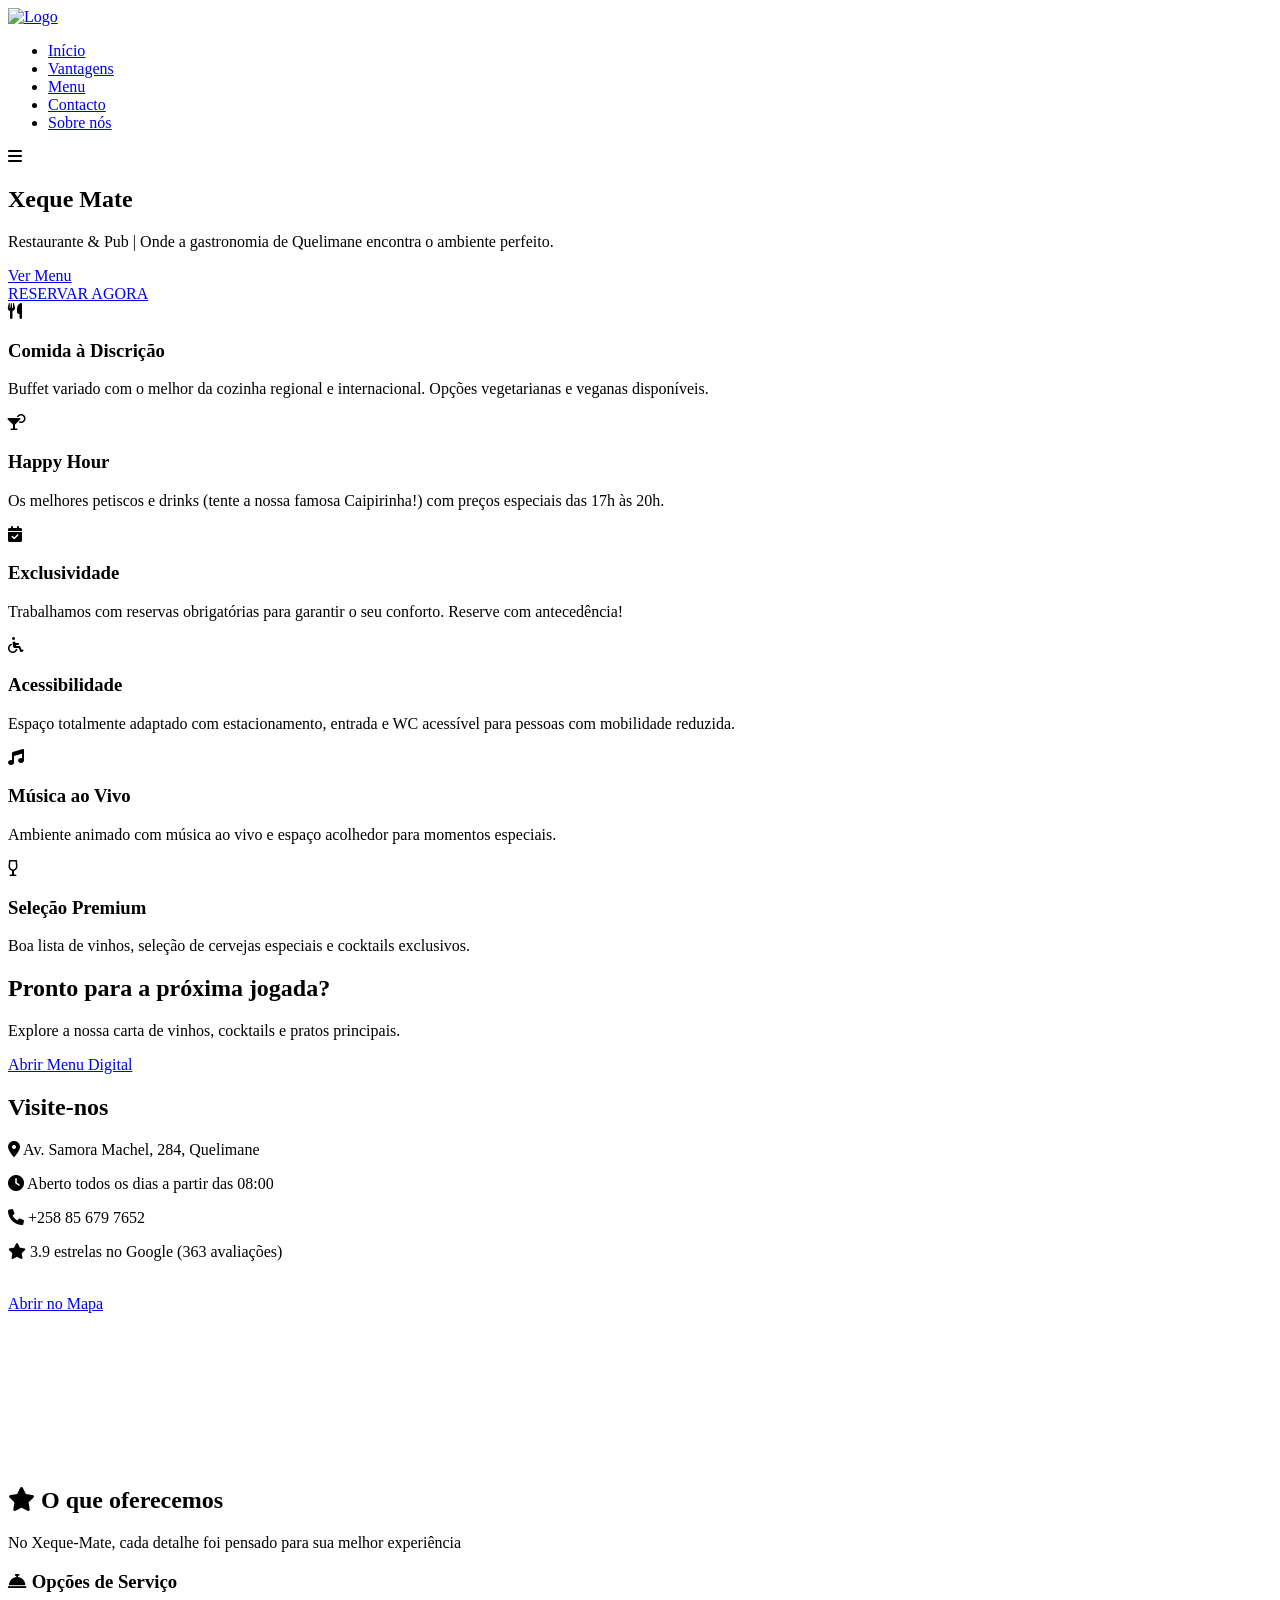
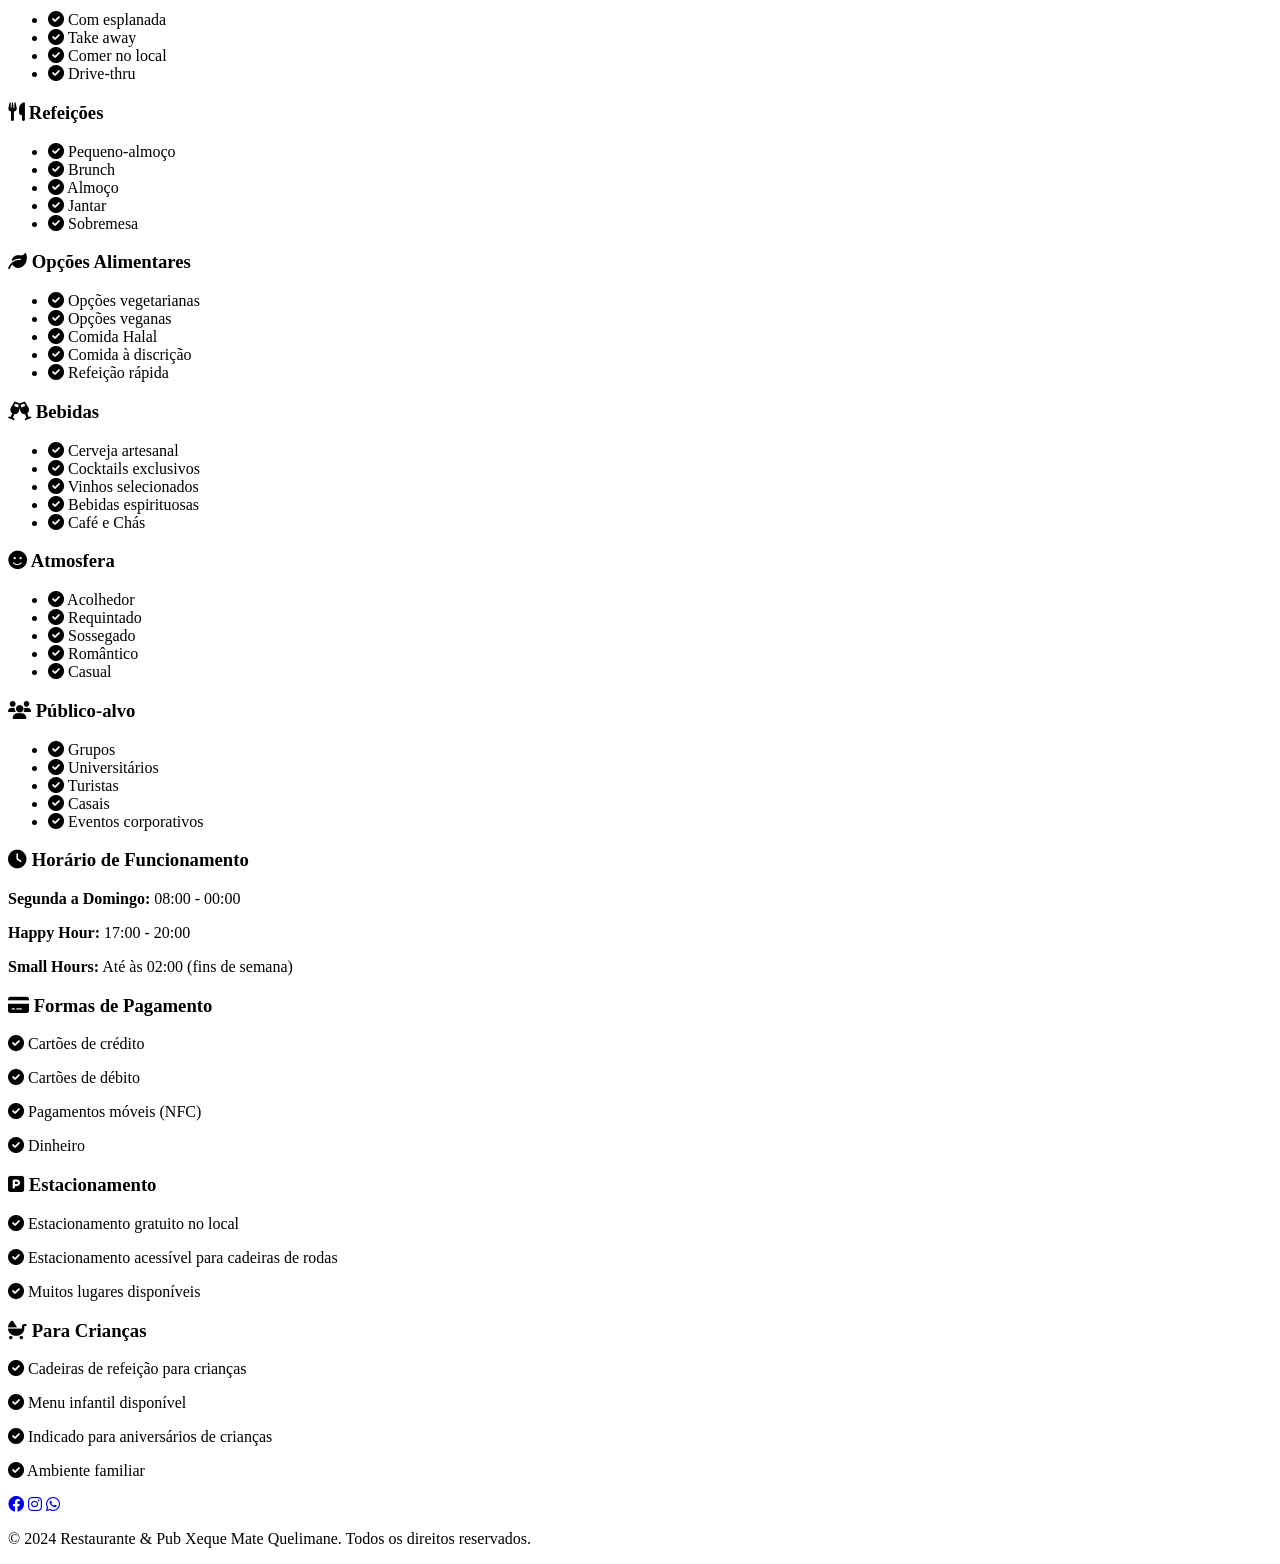
==== index.html @ 788d285f "Add files via upload" ====
<!DOCTYPE html>

<html>
<head>
  <meta http-equiv="CONTENT-TYPE" content="text/html; charset=UTF-8">
  <link rel="stylesheet" href="styles/style.css"/>
  <title>Xeque Mate restaurante & PUB</title>
  <!-- Google Fonts -->
  <link href="https://fonts.googleapis.com/css2?family=Montserrat:wght@300;400;700&family=Playfair+Display:wght@700&display=swap" rel="stylesheet">
  <!-- Font Awesome para Ícones -->
  <link rel="stylesheet" href="https://cdnjs.cloudflare.com/ajax/libs/font-awesome/6.0.0/css/all.min.css">
  <!-- javascript -->
  <script src="scripts/code.js"></script>
</head>
<body>
  <header id="navbar">
   <a href="#" class="logo"><img src="./imagens/logobg.png" alt="Logo"></a>
   <nav class="nav-menu">
    <ul class="nav-list">
      <li><a href="#inicio">Início</a></li>
      <li><a href="#vantagens">Vantagens</a></li>
      <li><a href="#menu">Menu</a></li>
      <li><a href="contacto.html">Contacto</a></li>
      <li><a href="sobre.html">Sobre nós</a></li>
    </ul>
   </nav>
   <div class="menu-toggle">
     <i class="fas fa-bars"></i>
    </div>    
  </header>
  
  <section class="hero" id="inicio">
    <h1>Xeque Mate</h1>
    <p>Restaurante & Pub | Onde a gastronomia de Quelimane encontra o ambiente perfeito.</p>
    <div style="display: flex; gap: 15px;">
      <a href="https://drive.google.com/file/d/1KDwVRcSg5lvC7bU0t-S3gzMQYGQVRhgd/view?fbclid=PAb21jcARgV7JleHRuA2FlbQIxMQBzcnRjBmFwcF9pZA81NjcwNjczNDMzNTI0MjcAAaemiKPYSbe_UyYQEQ0g2AJGynQBVvcgFwhM25_yf0o8pT5ZFRwRp91-s-QgoA_aem_c23Kxct8KmJcPJGyNa0XYA&utm_source=ig&utm_medium=social&utm_content=link_in_bio" class="btn-menu" target="_blank">Ver Menu</a>
    </div>
    <a href="tel:856797652" class="btn-reserve">RESERVAR AGORA</a>
  </section>
  
  <section class="features" id="vantagens">
  <div class="feature-card">
    <i class="fas fa-utensils"></i>
    <h3>Comida à Discrição</h3>
    <p>Buffet variado com o melhor da cozinha regional e internacional. Opções vegetarianas e veganas disponíveis.</p>
  </div>
  <div class="feature-card">
    <i class="fas fa-cocktail"></i>
    <h3>Happy Hour</h3>
    <p>Os melhores petiscos e drinks (tente a nossa famosa Caipirinha!) com preços especiais das 17h às 20h.</p>
  </div>
  <div class="feature-card">
    <i class="fas fa-calendar-check"></i>
    <h3>Exclusividade</h3>
    <p>Trabalhamos com reservas obrigatórias para garantir o seu conforto. Reserve com antecedência!</p>
  </div>
  <div class="feature-card">
    <i class="fas fa-wheelchair"></i>
    <h3>Acessibilidade</h3>
    <p>Espaço totalmente adaptado com estacionamento, entrada e WC acessível para pessoas com mobilidade reduzida.</p>
  </div>
  <div class="feature-card">
    <i class="fas fa-music"></i>
    <h3>Música ao Vivo</h3>
    <p>Ambiente animado com música ao vivo e espaço acolhedor para momentos especiais.</p>
  </div>
  <div class="feature-card">
    <i class="fas fa-wine-glass-alt"></i>
    <h3>Seleção Premium</h3>
    <p>Boa lista de vinhos, seleção de cervejas especiais e cocktails exclusivos.</p>
  </div>
  </section>
  
  <section class="menu-preview" id="menu">
    <div class="cta-box">
      <h2>Pronto para a próxima jogada?</h2>
      <p>Explore a nossa carta de vinhos, cocktails e pratos principais.</p>
      <a href="menu.html" target="_blank" class="btn-menu">Abrir Menu Digital</a>
    </div>
  </section>
  
  <section class="contact-info" id="contacto">
    <div class="info-text">
      <h2>Visite-nos</h2>
      <p><i class="fas fa-map-marker-alt" style="color:var(--primary-color)"></i> Av. Samora Machel, 284, Quelimane</p>
      <p><i class="fas fa-clock" style="color:var(--primary-color)"></i> Aberto todos os dias a partir das 08:00</p>
      <p><i class="fas fa-phone" style="color:var(--primary-color)"></i> +258 85 679 7652</p>
      <p><i class="fas fa-star" style="color:var(--primary-color)"></i> 3.9 estrelas no Google (363 avaliações)</p>
      <br>
      <a href="https://www.google.com/maps/search/?api=1&query=Restaurante+Xeque+Mate+Quelimane" target="_blank" class="btn-menu" style="display:inline-block">Abrir no Mapa</a>
    </div>
    <div class="map-container">
      <!-- Placeholder para o Mapa -->
    <iframe src="https://www.google.com/maps/embed?pb=!1m18!1m12!1m3!1d3840.457388701234!2d36.885!3d-17.876!2m3!1f0!2f0!3f0!3m2!1i1024!2i768!4f13.1!3m3!1m2!1s0x0%3A0x0!2zMTfCsDUyJzMzLjYiUyAzNsKwNTMnMDYuMCJF!5e0!3m2!1spt!2smz!4v1620000000000!5m2!1spt!2smz" width="100%" height="100%" style="border:0;" allowfullscreen="" loading="lazy"></iframe>
    </div>
  </section>
  
  <!-- Seção de Características e Serviços -->
<section class="caracteristicas">
  <div class="caracteristicas-container">
    <div class="caracteristicas-header">
      <h2><i class="fas fa-star"></i> O que oferecemos</h2>
      <p>No Xeque-Mate, cada detalhe foi pensado para sua melhor experiência</p>
    </div>
    
    <div class="caracteristicas-grid">
      <div class="caracteristica-categoria">
        <h3><i class="fas fa-concierge-bell"></i> Opções de Serviço</h3>
        <ul>
          <li><i class="fas fa-check-circle"></i> Com esplanada</li>
          <li><i class="fas fa-check-circle"></i> Take away</li>
          <li><i class="fas fa-check-circle"></i> Comer no local</li>
          <li><i class="fas fa-check-circle"></i> Drive-thru</li>
        </ul>
      </div>
      
      <div class="caracteristica-categoria">
        <h3><i class="fas fa-utensils"></i> Refeições</h3>
        <ul>
          <li><i class="fas fa-check-circle"></i> Pequeno-almoço</li>
          <li><i class="fas fa-check-circle"></i> Brunch</li>
          <li><i class="fas fa-check-circle"></i> Almoço</li>
          <li><i class="fas fa-check-circle"></i> Jantar</li>
          <li><i class="fas fa-check-circle"></i> Sobremesa</li>
        </ul>
      </div>
      
      <div class="caracteristica-categoria">
        <h3><i class="fas fa-leaf"></i> Opções Alimentares</h3>
        <ul>
          <li><i class="fas fa-check-circle"></i> Opções vegetarianas</li>
          <li><i class="fas fa-check-circle"></i> Opções veganas</li>
          <li><i class="fas fa-check-circle"></i> Comida Halal</li>
          <li><i class="fas fa-check-circle"></i> Comida à discrição</li>
          <li><i class="fas fa-check-circle"></i> Refeição rápida</li>
        </ul>
      </div>
      
      <div class="caracteristica-categoria">
        <h3><i class="fas fa-glass-cheers"></i> Bebidas</h3>
        <ul>
          <li><i class="fas fa-check-circle"></i> Cerveja artesanal</li>
          <li><i class="fas fa-check-circle"></i> Cocktails exclusivos</li>
          <li><i class="fas fa-check-circle"></i> Vinhos selecionados</li>
          <li><i class="fas fa-check-circle"></i> Bebidas espirituosas</li>
          <li><i class="fas fa-check-circle"></i> Café e Chás</li>
        </ul>
      </div>
      
      <div class="caracteristica-categoria">
        <h3><i class="fas fa-smile"></i> Atmosfera</h3>
        <ul>
          <li><i class="fas fa-check-circle"></i> Acolhedor</li>
          <li><i class="fas fa-check-circle"></i> Requintado</li>
          <li><i class="fas fa-check-circle"></i> Sossegado</li>
          <li><i class="fas fa-check-circle"></i> Romântico</li>
          <li><i class="fas fa-check-circle"></i> Casual</li>
        </ul>
      </div>
      
      <div class="caracteristica-categoria">
        <h3><i class="fas fa-users"></i> Público-alvo</h3>
        <ul>
          <li><i class="fas fa-check-circle"></i> Grupos</li>
          <li><i class="fas fa-check-circle"></i> Universitários</li>
          <li><i class="fas fa-check-circle"></i> Turistas</li>
          <li><i class="fas fa-check-circle"></i> Casais</li>
          <li><i class="fas fa-check-circle"></i> Eventos corporativos</li>
        </ul>
      </div>
    </div>
  </div>
</section>

<!-- Seção de Horários e Pagamentos -->
<section class="info-adicional">
  <div class="info-adicional-container">
    <div class="info-box">
      <h3><i class="fas fa-clock"></i> Horário de Funcionamento</h3>
      <p><strong>Segunda a Domingo:</strong> 08:00 - 00:00</p>
      <p><strong>Happy Hour:</strong> 17:00 - 20:00</p>
      <p><strong>Small Hours:</strong> Até às 02:00 (fins de semana)</p>
    </div>
    
    <div class="info-box">
      <h3><i class="fas fa-credit-card"></i> Formas de Pagamento</h3>
      <p><i class="fas fa-check-circle"></i> Cartões de crédito</p>
      <p><i class="fas fa-check-circle"></i> Cartões de débito</p>
      <p><i class="fas fa-check-circle"></i> Pagamentos móveis (NFC)</p>
      <p><i class="fas fa-check-circle"></i> Dinheiro</p>
    </div>
    
    <div class="info-box">
      <h3><i class="fas fa-parking"></i> Estacionamento</h3>
      <p><i class="fas fa-check-circle"></i> Estacionamento gratuito no local</p>
      <p><i class="fas fa-check-circle"></i> Estacionamento acessível para cadeiras de rodas</p>
      <p><i class="fas fa-check-circle"></i> Muitos lugares disponíveis</p>
    </div>
    
    <div class="info-box">
      <h3><i class="fas fa-baby-carriage"></i> Para Crianças</h3>
      <p><i class="fas fa-check-circle"></i> Cadeiras de refeição para crianças</p>
      <p><i class="fas fa-check-circle"></i> Menu infantil disponível</p>
      <p><i class="fas fa-check-circle"></i> Indicado para aniversários de crianças</p>
      <p><i class="fas fa-check-circle"></i> Ambiente familiar</p>
    </div>
  </div>
</section>
  
  <footer>
    <div class="social-icons">
      <a href="https://www.facebook.com/profile.php?id=61550971076592"><i class="fab fa-facebook"></i></a>
      <a href="https://www.instagram.com/rest.xeque_mate_oficial?igsh=MTcyOTY1enJvaWQ0Yg=="><i class="fab fa-instagram"></i></a>
      <a href="https://wa.me/258869378289"><i class="fab fa-whatsapp"></i></a>
    </div>
    <p>&copy; 2024 Restaurante & Pub Xeque Mate Quelimane. Todos os direitos reservados.</p>
  </footer>
</body>
</html>
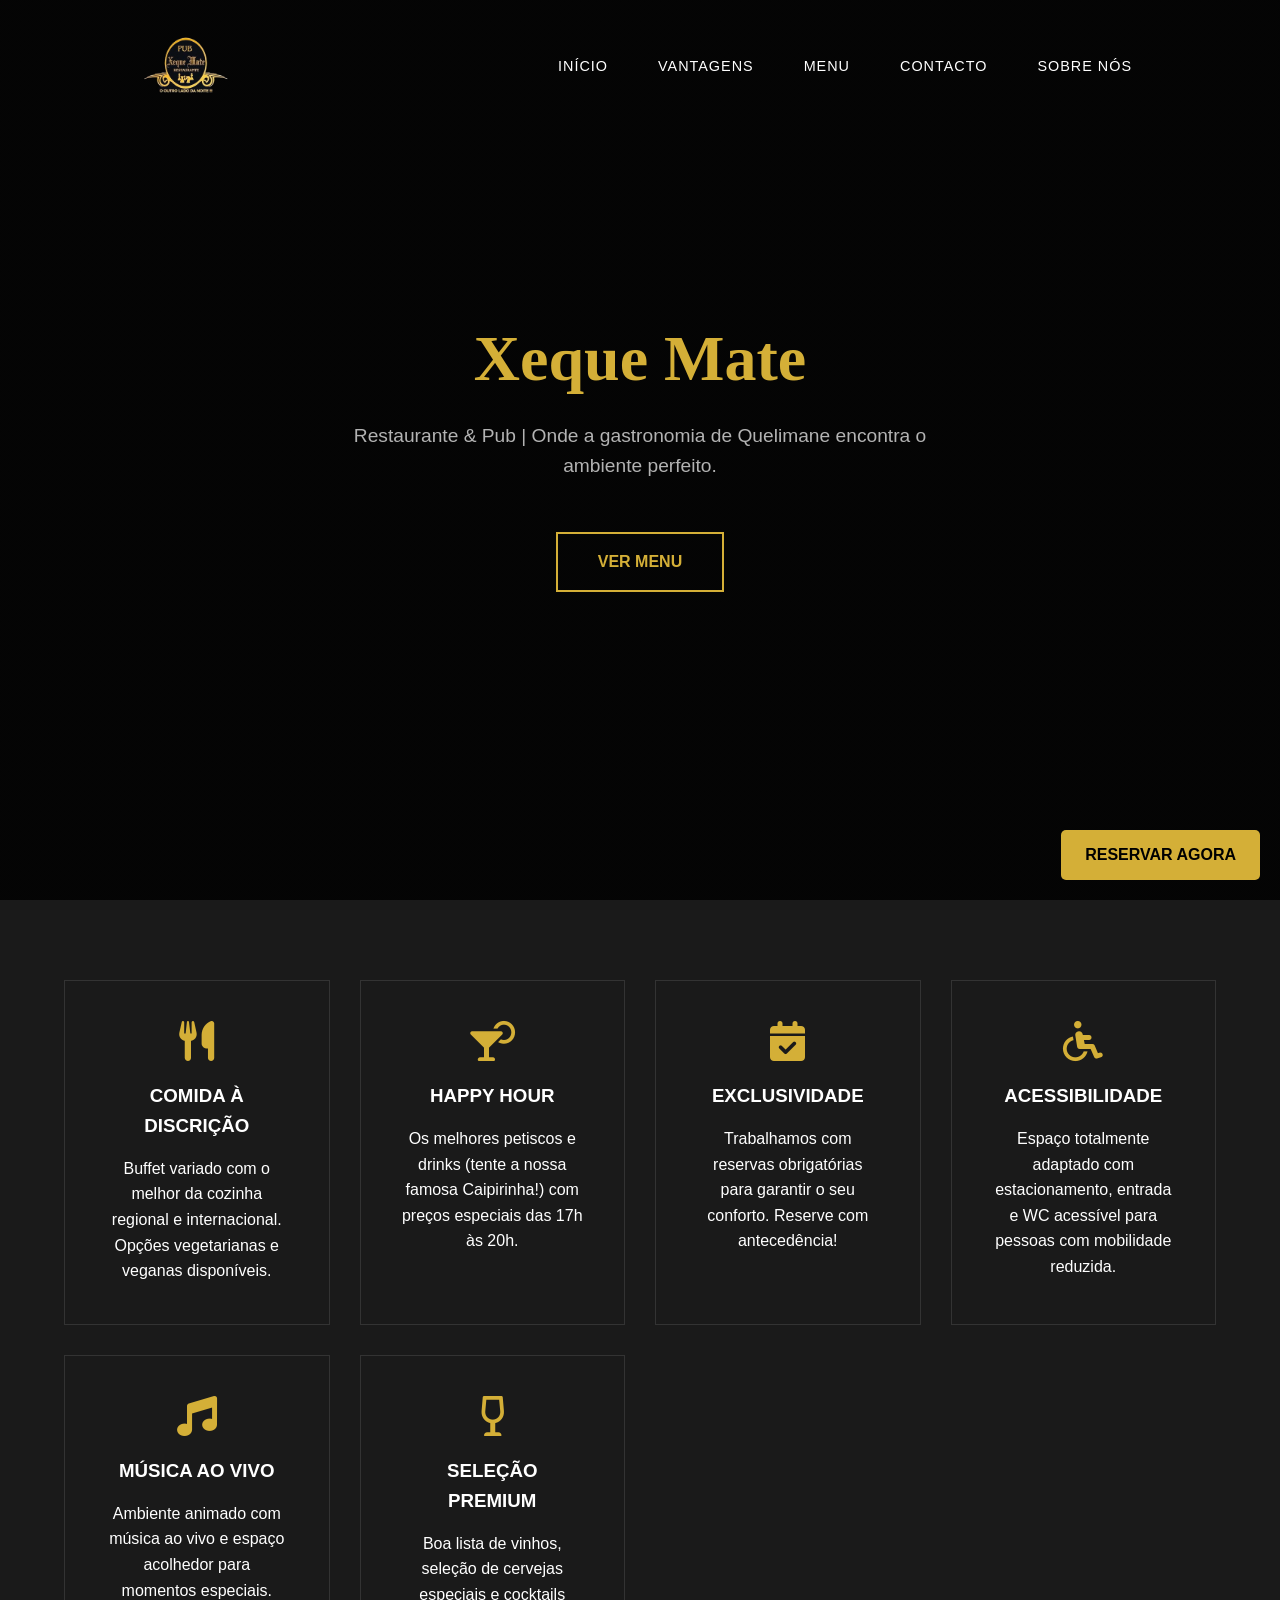
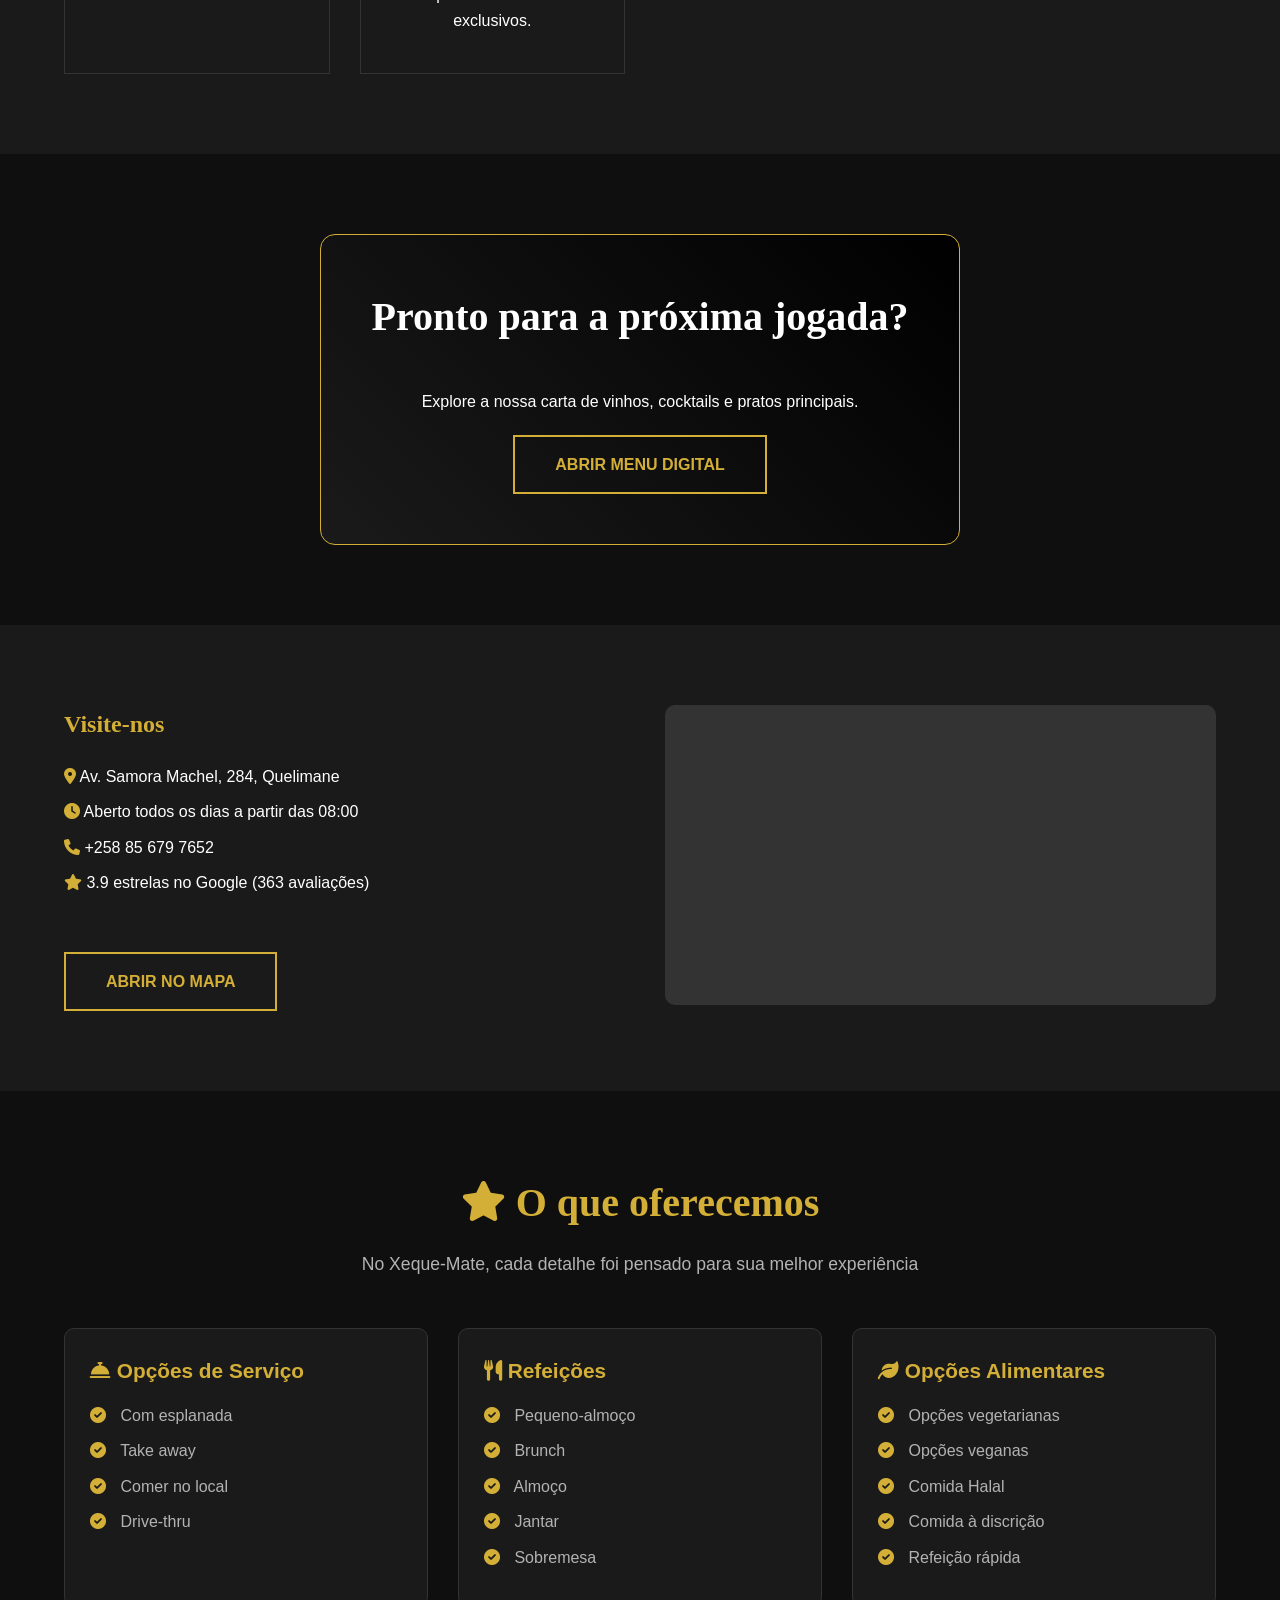
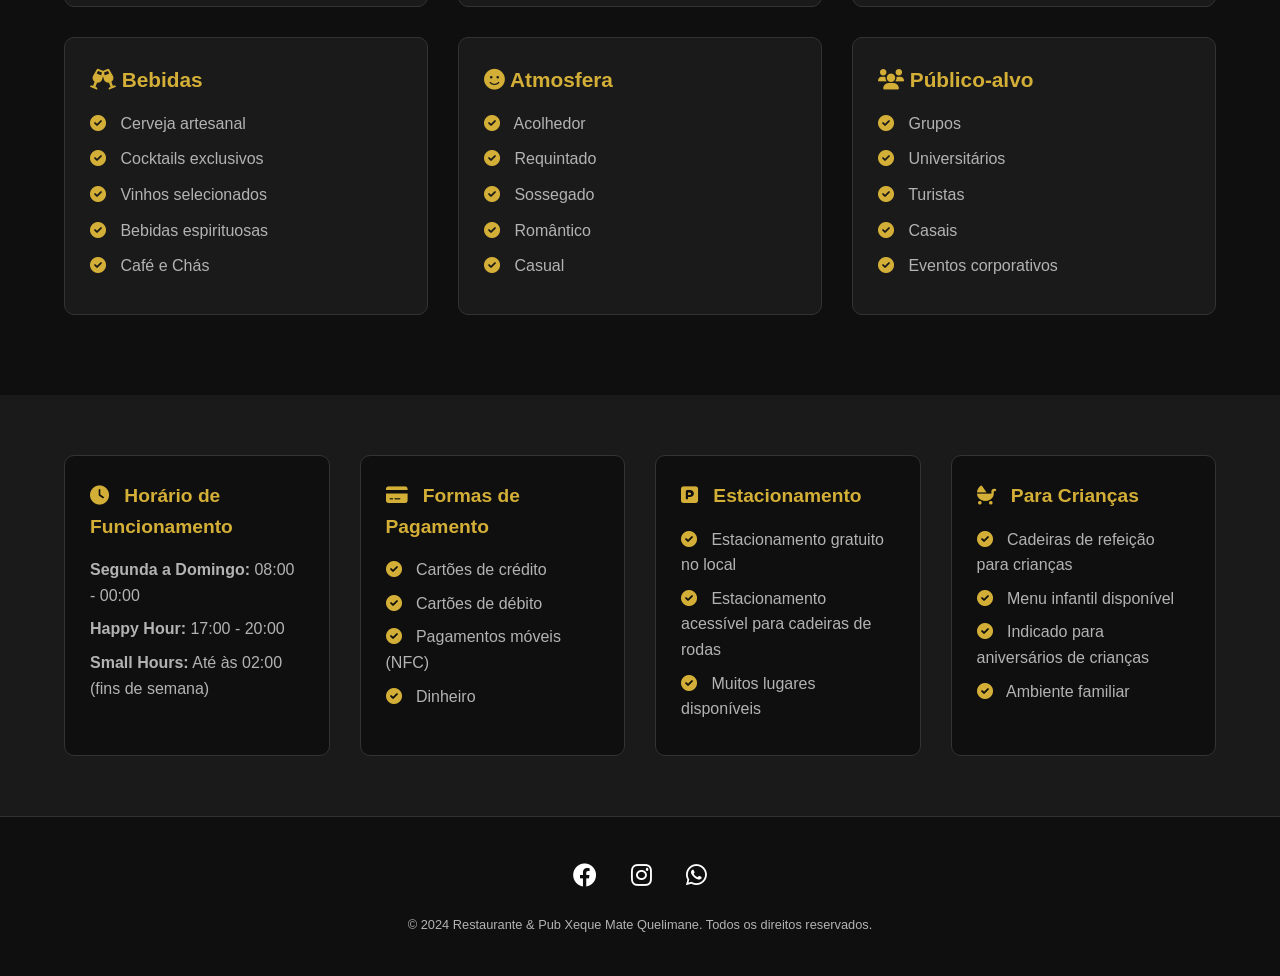
==== commit 8093c1f9: "Add files via upload" ====
--- a/index.html
+++ b/index.html
@@ -3,18 +3,18 @@
 <html>
 <head>
   <meta http-equiv="CONTENT-TYPE" content="text/html; charset=UTF-8">
-  <link rel="stylesheet" href="styles/style.css"/>
+  <link rel="stylesheet" href="style.css"/>
   <title>Xeque Mate restaurante & PUB</title>
   <!-- Google Fonts -->
   <link href="https://fonts.googleapis.com/css2?family=Montserrat:wght@300;400;700&family=Playfair+Display:wght@700&display=swap" rel="stylesheet">
   <!-- Font Awesome para Ícones -->
   <link rel="stylesheet" href="https://cdnjs.cloudflare.com/ajax/libs/font-awesome/6.0.0/css/all.min.css">
   <!-- javascript -->
-  <script src="scripts/code.js"></script>
+  <script src="code.js"></script>
 </head>
 <body>
   <header id="navbar">
-   <a href="#" class="logo"><img src="./imagens/logobg.png" alt="Logo"></a>
+   <a href="#" class="logo"><img src="logobg.png" alt="Logo"></a>
    <nav class="nav-menu">
     <ul class="nav-list">
       <li><a href="#inicio">Início</a></li>
--- a/style.css
+++ b/style.css
@@ -0,0 +1,463 @@
+:root {
+  --primary-color: #d4af37; /* Dourado */
+  --bg-dark: #0f0f0f;
+  --bg-accent: #1a1a1a;
+  --text-light: #ffffff;
+  --text-muted: #b3b3b3;
+  --transition: all 0.3s ease;
+}
+
+* {
+  padding: 0;
+  margin: 0;
+  box-sizing: border-box;
+  text-decoration: none;
+  list-style: none;
+}
+
+body {
+  font-family: 'Montserrat', sans-serif;
+  background-color: var(--bg-dark);
+  color: var(--text-light);
+  line-height: 1.6;
+  overflow-x: hidden;
+}
+
+header {
+  display: flex;
+  position: fixed;
+  z-index: 1000;
+  top: 0;
+  width: 100%;
+  padding: 20px 10%;
+  align-items: center;
+  justify-content: space-between;
+  transition: var(--transition);
+}
+
+header.scrolled {
+  background: rgba(0,0,0,0.95);
+  padding: 10px 5%;
+  border-bottom: 1px solid var(--primary-color);
+}
+
+.logo img {
+  max-width: 120px;
+  height: auto;
+}
+
+/* Menu Desktop */
+.nav-list {
+  display: flex;
+  gap: 10px;
+}
+
+.nav-list a {
+  color: var(--text-light);
+  text-transform: uppercase;
+  letter-spacing: 1px;
+  font-size: 0.9rem;
+  padding: 10px 20px;
+  font-weight: 400;
+  transition: var(--transition);
+}
+
+.nav-list a:hover {
+  color: var(--primary-color);
+  border-bottom: 2px solid var(--primary-color);
+}
+
+
+/* Menu Toggle Mobile */
+.menu-toggle {
+  display: none;
+  font-size: 2rem;
+  cursor: pointer;
+  color: var(--primary-color);
+  z-index: 1001;
+}
+
+/* Responsivo */
+@media (max-width: 768px) {
+  .hero h1 {
+    font-size: 2.5rem;
+  }
+  
+  .logo img {
+    max-width: 100px;
+  }
+  
+  header {
+    padding: 15px 5%;
+  }
+  
+  /* Esconder menu por padrão no mobile */
+  .nav-menu {
+    position: fixed;
+    top: 0;
+    right: -100%;
+    width: 70%;
+    height: 100vh;
+    background: rgba(0, 0, 0, 0.95);
+    backdrop-filter: blur(10px);
+    transition: 0.3s ease-in-out;
+    z-index: 1000;
+    padding-top: 80px;
+  }
+  
+  /* Menu ativo (visível) */
+  .nav-menu.active {
+    right: 0;
+  }
+  
+  .nav-list {
+    flex-direction: column;
+    align-items: center;
+    gap: 30px;
+  }
+  
+  .nav-list li {
+    width: 100%;
+    text-align: center;
+  }
+  
+  .nav-list a {
+    display: block;
+    padding: 15px;
+    font-size: 1.1rem;
+  }
+  
+  .menu-toggle {
+    display: block;
+  }
+}
+
+/* Hero section */
+.hero {
+  height: 100vh;
+  background: linear-gradient(rgba(0,0,0,0.7), rgba(0,0,0,0.7)), 
+              url('../imagens/photo-bg-hero.jpeg');
+  background-size: cover;
+  background-position: center;
+  display: flex;
+  flex-direction: column;
+  justify-content: center;
+  align-items: center;
+  text-align: center;
+  padding: 0 20px;
+}
+
+.hero h1 {
+  font-family: 'Playfair Display', serif;
+  font-size: 4rem;
+  margin-bottom: 10px;
+  color: var(--primary-color);
+}
+
+.hero p {
+  font-size: 1.2rem;
+  max-width: 600px;
+  margin-bottom: 30px;
+  color: var(--text-muted);
+}
+
+.btn-menu {
+  display: inline-block;
+  margin-top: 20px;
+  padding: 15px 40px;
+  border: 2px solid var(--primary-color);
+  font-weight: bold;
+  text-transform: uppercase;
+  transition: var(--transition);
+  color: var(--primary-color);
+  background: transparent;
+  cursor: pointer;
+}
+
+.btn-menu:hover {
+  background: var(--primary-color);
+  color: #000;
+}
+
+.btn-reserve {
+  position: fixed;
+  bottom: 20px;
+  right: 20px;
+  display: inline-block;
+  text-align: center;
+  padding: 12px 24px;
+  border-radius: 5px;
+  font-weight: bold;
+  color: #000;
+  transition: var(--transition);
+  background: var(--primary-color);
+  z-index: 999;
+  cursor: pointer;
+}
+
+.btn-reserve:hover {
+  color: #fff;
+  transform: translateY(-3px);
+}
+
+/* Features section */
+.features {
+  padding: 80px 5%;
+  display: grid;
+  grid-template-columns: repeat(auto-fit, minmax(250px, 1fr));
+  gap: 30px;
+  background: var(--bg-accent);
+}
+
+.feature-card {
+  text-align: center;
+  padding: 40px;
+  border: 1px solid #333;
+  transition: var(--transition);
+}
+
+.feature-card:hover {
+  border-color: var(--primary-color);
+  transform: translateY(-10px);
+}
+
+.feature-card i {
+  font-size: 2.5rem;
+  color: var(--primary-color);
+  margin-bottom: 20px;
+}
+
+.feature-card h3 {
+  margin-bottom: 15px;
+  text-transform: uppercase;
+}
+
+/* Menu sections */
+.menu-preview {
+  padding: 80px 5%;
+  text-align: center;
+}
+
+.menu-preview h2 {
+  font-family: 'Playfair Display', serif;
+  font-size: 2.5rem;
+  margin-bottom: 40px;
+}
+
+.cta-box {
+  background: linear-gradient(45deg, #1a1a1a, #000);
+  padding: 50px;
+  border-radius: 15px;
+  display: inline-block;
+  border: 1px solid var(--primary-color);
+}
+
+/* Localizacao */
+.contact-info {
+  padding: 80px 5%;
+  display: flex;
+  flex-wrap: wrap;
+  gap: 50px;
+  background: var(--bg-accent);
+}
+
+.info-text {
+  flex: 1;
+  min-width: 300px;
+}
+
+.info-text h2 {
+  font-family: 'Playfair Display', serif;
+  margin-bottom: 20px;
+  color: var(--primary-color);
+}
+
+.info-text p {
+  margin: 10px 0;
+}
+
+.map-container {
+  flex: 1;
+  min-width: 300px;
+  height: 300px;
+  background: #333;
+  border-radius: 10px;
+  overflow: hidden;
+}
+
+footer {
+  padding: 40px 5%;
+  text-align: center;
+  border-top: 1px solid #333;
+  color: var(--text-muted);
+  font-size: 0.8rem;
+}
+
+.social-icons {
+  margin-bottom: 20px;
+}
+
+.social-icons a {
+  color: var(--text-light);
+  font-size: 1.5rem;
+  margin: 0 15px;
+  transition: var(--transition);
+  display: inline-block;
+}
+
+.social-icons a:hover {
+  color: var(--primary-color);
+  transform: translateY(-3px);
+}
+
+@media (max-width: 768px) {
+  .hero h1 {
+    font-size: 2rem;
+  }
+  
+  .hero p {
+    font-size: 1rem;
+  }
+  
+  .features {
+    padding: 40px 5%;
+  }
+  
+  .cta-box {
+    padding: 30px 20px;
+  }
+  
+  .cta-box h2 {
+    font-size: 1.5rem;
+  }
+  
+  .contact-info {
+    padding: 40px 5%;
+    flex-direction: column;
+  }
+  
+  .btn-reserve {
+    padding: 10px 20px;
+    font-size: 0.9rem;
+  }
+}
+
+/* Seção de Características */
+.caracteristicas {
+  padding: 80px 5%;
+  background: var(--bg-dark);
+}
+
+.caracteristicas-header {
+  text-align: center;
+  margin-bottom: 50px;
+}
+
+.caracteristicas-header h2 {
+  font-family: 'Playfair Display', serif;
+  font-size: 2.5rem;
+  color: var(--primary-color);
+  margin-bottom: 15px;
+}
+
+.caracteristicas-header p {
+  color: var(--text-muted);
+  font-size: 1.1rem;
+}
+
+.caracteristicas-grid {
+  display: grid;
+  grid-template-columns: repeat(auto-fit, minmax(350px, 1fr));
+  gap: 30px;
+  max-width: 1200px;
+  margin: 0 auto;
+}
+
+.caracteristica-categoria {
+  background: var(--bg-accent);
+  padding: 25px;
+  border-radius: 10px;
+  border: 1px solid #333;
+  transition: var(--transition);
+}
+
+.caracteristica-categoria:hover {
+  border-color: var(--primary-color);
+  transform: translateY(-5px);
+}
+
+.caracteristica-categoria h3 {
+  color: var(--primary-color);
+  margin-bottom: 15px;
+  font-size: 1.3rem;
+}
+
+.caracteristica-categoria ul {
+  list-style: none;
+}
+
+.caracteristica-categoria li {
+  margin-bottom: 10px;
+  color: var(--text-muted);
+}
+
+.caracteristica-categoria li i {
+  color: var(--primary-color);
+  margin-right: 10px;
+}
+
+/* Seção de Informações Adicionais */
+.info-adicional {
+  padding: 60px 5%;
+  background: var(--bg-accent);
+}
+
+.info-adicional-container {
+  max-width: 1200px;
+  margin: 0 auto;
+  display: grid;
+  grid-template-columns: repeat(auto-fit, minmax(250px, 1fr));
+  gap: 30px;
+}
+
+.info-box {
+  background: var(--bg-dark);
+  padding: 25px;
+  border-radius: 10px;
+  border: 1px solid #333;
+  transition: var(--transition);
+}
+
+.info-box:hover {
+  border-color: var(--primary-color);
+}
+
+.info-box h3 {
+  color: var(--primary-color);
+  margin-bottom: 15px;
+  font-size: 1.2rem;
+}
+
+.info-box p {
+  color: var(--text-muted);
+  margin-bottom: 8px;
+}
+
+.info-box i {
+  color: var(--primary-color);
+  margin-right: 10px;
+}
+
+@media (max-width: 768px) {
+  .caracteristicas-grid {
+    grid-template-columns: 1fr;
+  }
+  
+  .info-adicional-container {
+    grid-template-columns: 1fr;
+  }
+  
+  .caracteristicas-header h2 {
+    font-size: 1.8rem;
+  }
+}
